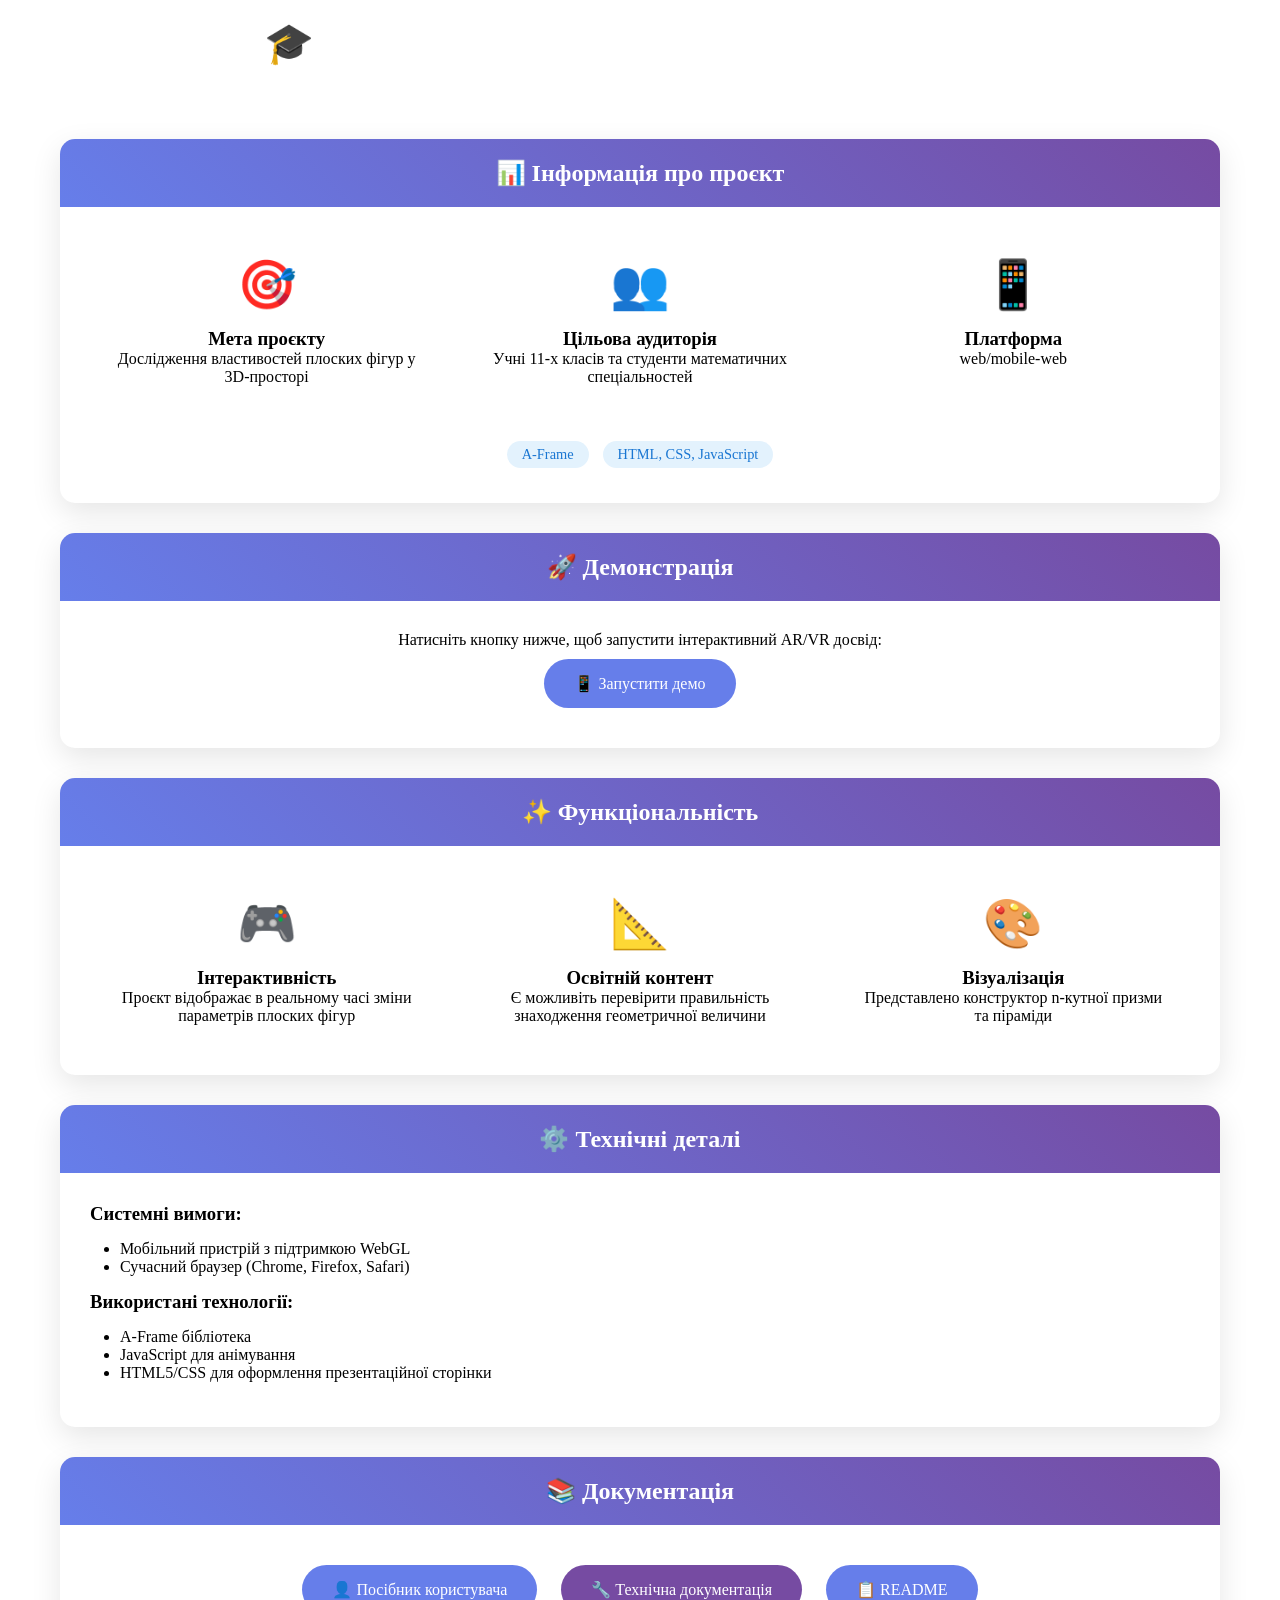
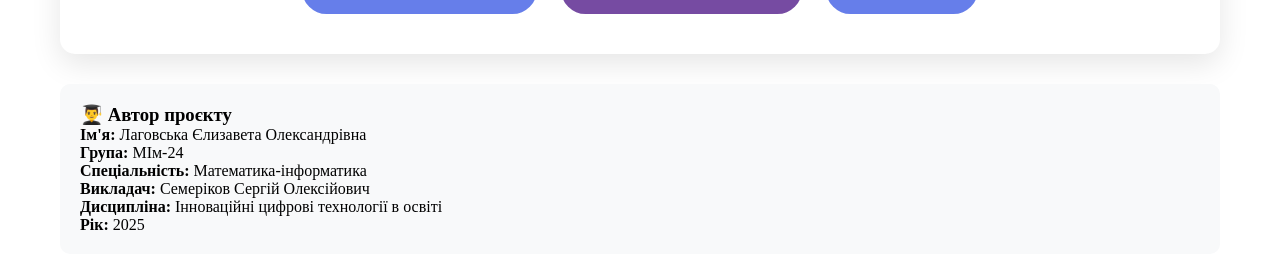
==== index.html @ 81d2ce29 "Add files via upload" ====
<!DOCTYPE html>
<html lang="uk">
<head>
    <meta charset="UTF-8">
    <meta name="viewport" content="width=device-width, initial-scale=1.0">
    <link rel="stylesheet" href="assets/css/root.css">
    <title>Освітній VR проєкт - Віртуальна планіметрична майстерня</title>
</head>
<body>
    <div class="container">
        <!-- Header -->
        <div class="header">
            <h1>🎓 Віртуальна планіметрична майстерня</h1>
            <p>Дослідження властивостей плоских фігур у 3D-просторі</p>
        </div>

        <!-- Project Info Card -->
        <div class="card">
            <div class="card-header">
                <h2>📊 Інформація про проєкт</h2>
            </div>
            <div class="card-body">
                <div class="features">
                    <div class="feature">
                        <div class="feature-icon">🎯</div>
                        <h3>Мета проєкту</h3>
                        <p>Дослідження властивостей плоских фігур у 3D-просторі</p>
                    </div>
                    <div class="feature">
                        <div class="feature-icon">👥</div>
                        <h3>Цільова аудиторія</h3>
                        <p>Учні 11-х класів та студенти математичних спеціальностей</p>
                    </div>
                    <div class="feature">
                        <div class="feature-icon">📱</div>
                        <h3>Платформа</h3>
                        <p>web/mobile-web</p>
                    </div>
                </div>
                
                <div style="text-align: center; margin-top: 30px;">
                    <span class="tech-badge">A-Frame</span>
                    <span class="tech-badge">HTML, CSS, JavaScript</span>
                </div>
            </div>
        </div>

        <!-- Demo Card -->
        <div class="card">
            <div class="card-header">
                <h2>🚀 Демонстрація</h2>
            </div>
            <div class="card-body" style="text-align: center;">
                <p>Натисніть кнопку нижче, щоб запустити інтерактивний AR/VR досвід:</p>
                <a href="demo.html" class="btn">📱 Запустити демо</a>
            </div>
        </div>

        <!-- Features Card -->
        <div class="card">
            <div class="card-header">
                <h2>✨ Функціональність</h2>
            </div>
            <div class="card-body">
                <div class="features">
                    <div class="feature">
                        <div class="feature-icon">🎮</div>
                        <h3>Інтерактивність</h3>
                        <p>Проєкт відображає в реальному часі зміни параметрів плоских фігур</p>
                    </div>
                    <div class="feature">
                        <div class="feature-icon">📐</div>
                        <h3>Освітній контент</h3>
                        <p>Є можливіть перевірити правильність знаходження геометричної величини</p>
                    </div>
                    <div class="feature">
                        <div class="feature-icon">🎨</div>
                        <h3>Візуалізація</h3>
                        <p>Представлено конструктор n-кутної призми та піраміди</p>
                    </div>
                </div>
            </div>
        </div>

        <!-- Technical Details Card -->
        <div class="card">
            <div class="card-header">
                <h2>⚙️ Технічні деталі</h2>
            </div>
            <div class="card-body">
                <h3>Системні вимоги:</h3>
                <ul style="margin: 15px 0; padding-left: 30px;">
                    <li>Мобільний пристрій з підтримкою WebGL</li>
                    <li>Сучасний браузер (Chrome, Firefox, Safari)</li>
                </ul>
                
                <h3>Використані технології:</h3>
                <div id="tech-list">
                    <ul style="margin: 15px 0; padding-left: 30px;">
                        <li>A-Frame бібліотека</li>
                        <li>JavaScript для анімування</li>
                        <li>HTML5/CSS для оформлення презентаційної сторінки</li>
                    </ul>
                </div>
            </div>
        </div>

        <!-- Documentation Card -->
        <div class="card">
            <div class="card-header">
                <h2>📚 Документація</h2>
            </div>
            <div class="card-body" style="text-align: center;">
                <a href="docs/user-guide.md" class="btn">👤 Посібник користувача</a>
                <a href="docs/tech-docs.md" class="btn btn-secondary">🔧 Технічна документація</a>
                <a href="README.md" class="btn">📋 README</a>
            </div>
        </div>

        <!-- Author Info -->
        <div class="author-info">
            <h3>👨‍🎓 Автор проєкту</h3>
            <p><strong>Ім'я: </strong>Лаговська Єлизавета Олександрівна</p>
            <p><strong>Група: </strong>МІм-24</p>
            <p><strong>Спеціальність: </strong>Математика-інформатика</p>
            <p><strong>Викладач: </strong>Семеріков Сергій Олексійович</p>
            <p><strong>Дисципліна: </strong>Інноваційні цифрові технології в освіті</p>
            <p><strong>Рік: </strong>2025</p>
        </div>
    </div>
</body>
</html>
---- assets/css/root.css ----
* {
    margin: 0;
    padding: 0;
    box-sizing: border-box;
}

font-family: 'Segoe UI', Tahoma, Geneva, Verdana, sans-serif; 
body { 
    line-height: 1.6; background: linear-gradient(135deg, #667eea 0%, #764ba2 100%);
    min-height: 100vh; color: #333;
}

.container { max-width: 1200px; margin: 0 auto; padding: 20px; }
.header { text-align: center; color: white; margin-bottom: 40px; }
.header h1 { font-size: 2.5rem; margin-bottom: 10px; }
.header p { font-size: 1.2rem; opacity: 0.9; }
.card { 
    background: white; border-radius: 15px; box-shadow: 0 10px 30px rgba(0,0,0,0.1);
    margin-bottom: 30px; overflow: hidden; transition: transform 0.3s ease;
}
.card:hover { transform: translateY(-5px); }
.card-header { 
    background: linear-gradient(45deg, #667eea, #764ba2);
    color: white; padding: 20px; text-align: center;
}
.card-body { padding: 30px; }
.tech-badge { 
    display: inline-block; background: #e3f2fd; color: #1976d2;
    padding: 5px 15px; border-radius: 20px; margin: 5px;
    font-size: 0.9rem;
}
.btn { 
    display: inline-block; padding: 15px 30px; background: #667eea;
    color: white; text-decoration: none; border-radius: 25px;
    transition: background 0.3s ease; margin: 10px;
}
.btn:hover { background: #5a67d8; }
.btn-secondary { background: #764ba2; }
.btn-secondary:hover { background: #6b4c96; }
.features { display: grid; grid-template-columns: repeat(auto-fit, minmax(300px, 1fr)); gap: 20px; }
.feature { text-align: center; padding: 20px; }
.feature-icon { font-size: 3rem; margin-bottom: 15px; }
.author-info { background: #f8f9fa; padding: 20px; border-radius: 10px; margin-top: 30px; }
.ml-notice { 
    background: linear-gradient(45deg, #ff6b6b, #ffa500);
    color: white; padding: 15px; border-radius: 10px; margin: 20px 0;
    text-align: center; font-weight: bold;
}
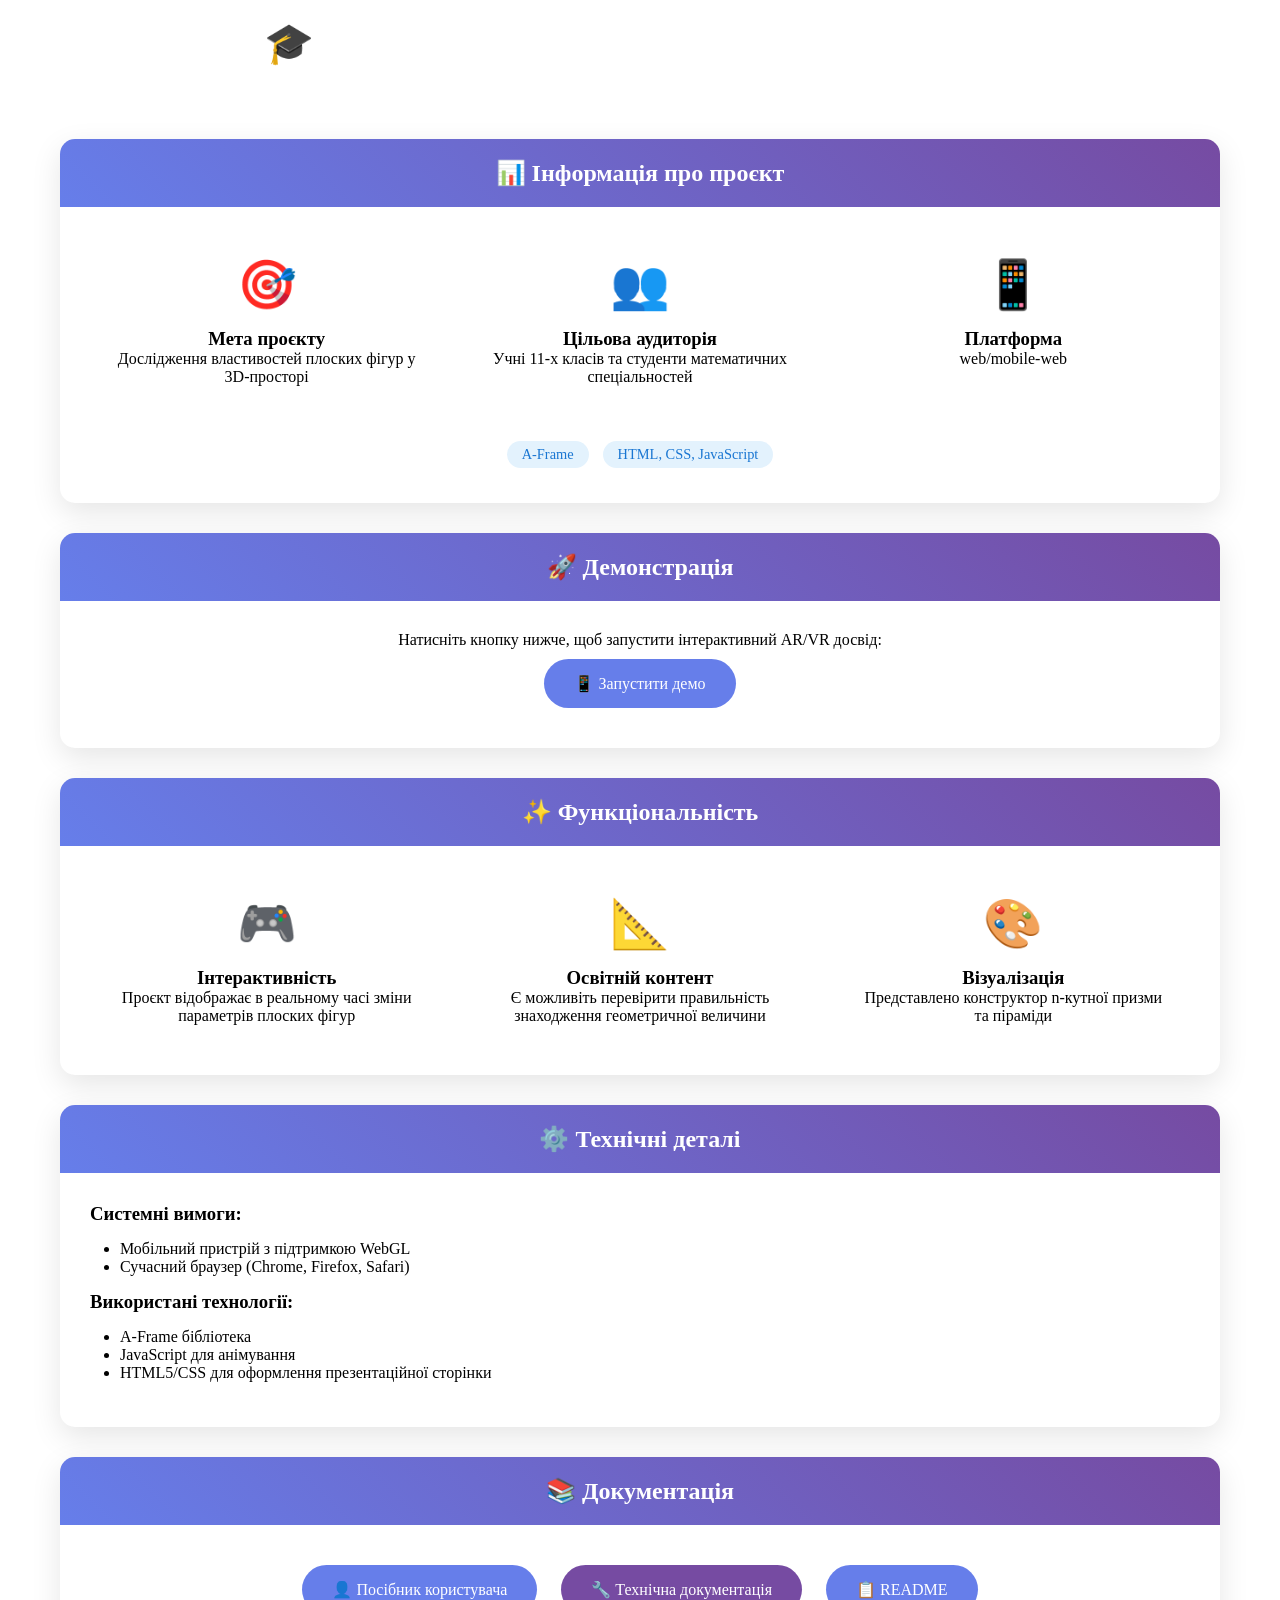
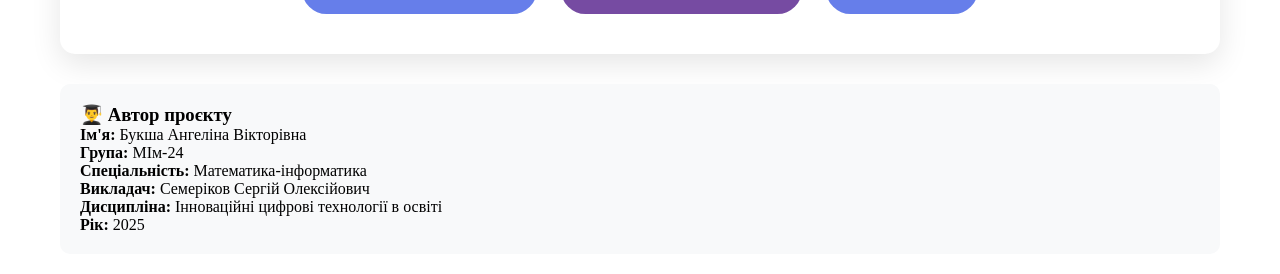
==== commit ea456170: "Update index.html" ====
--- a/index.html
+++ b/index.html
@@ -120,7 +120,7 @@
         <!-- Author Info -->
         <div class="author-info">
             <h3>👨‍🎓 Автор проєкту</h3>
-            <p><strong>Ім'я: </strong>Лаговська Єлизавета Олександрівна</p>
+            <p><strong>Ім'я: </strong>Букша Ангеліна Вікторівна</p>
             <p><strong>Група: </strong>МІм-24</p>
             <p><strong>Спеціальність: </strong>Математика-інформатика</p>
             <p><strong>Викладач: </strong>Семеріков Сергій Олексійович</p>
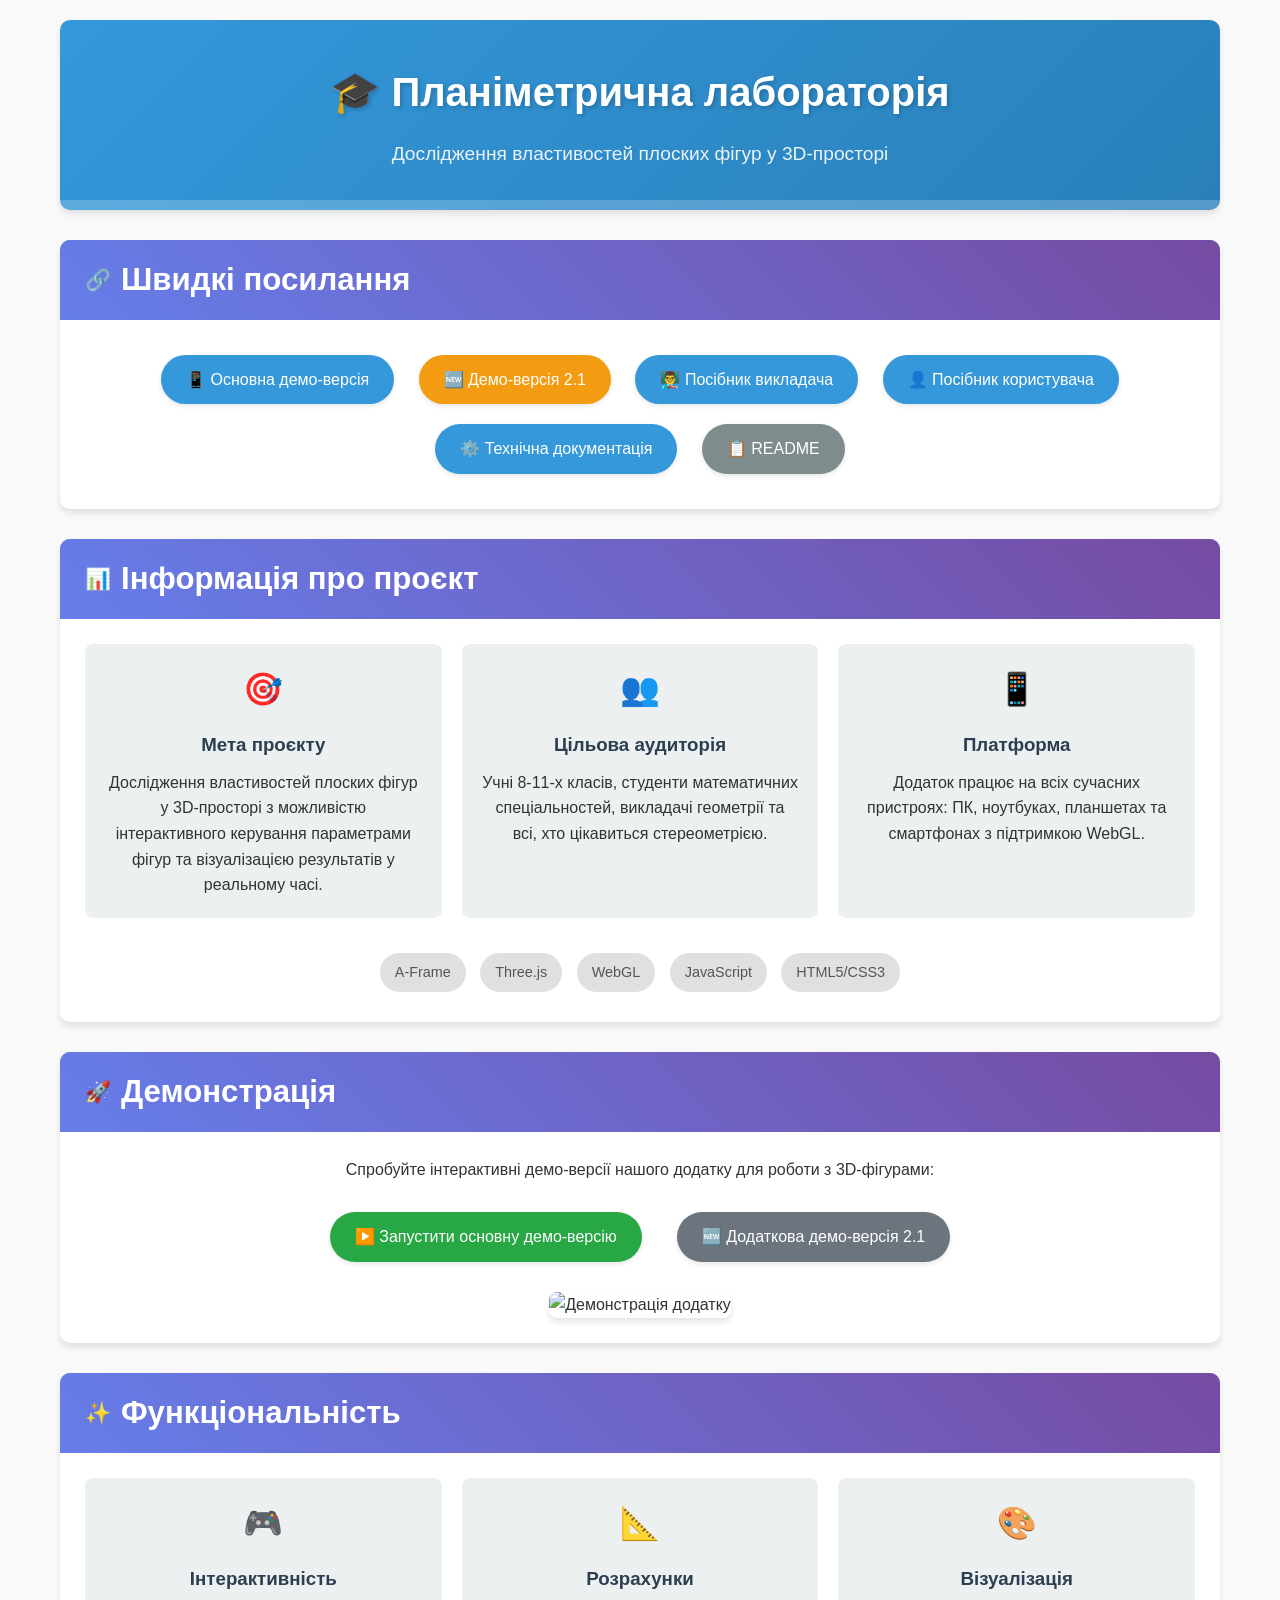
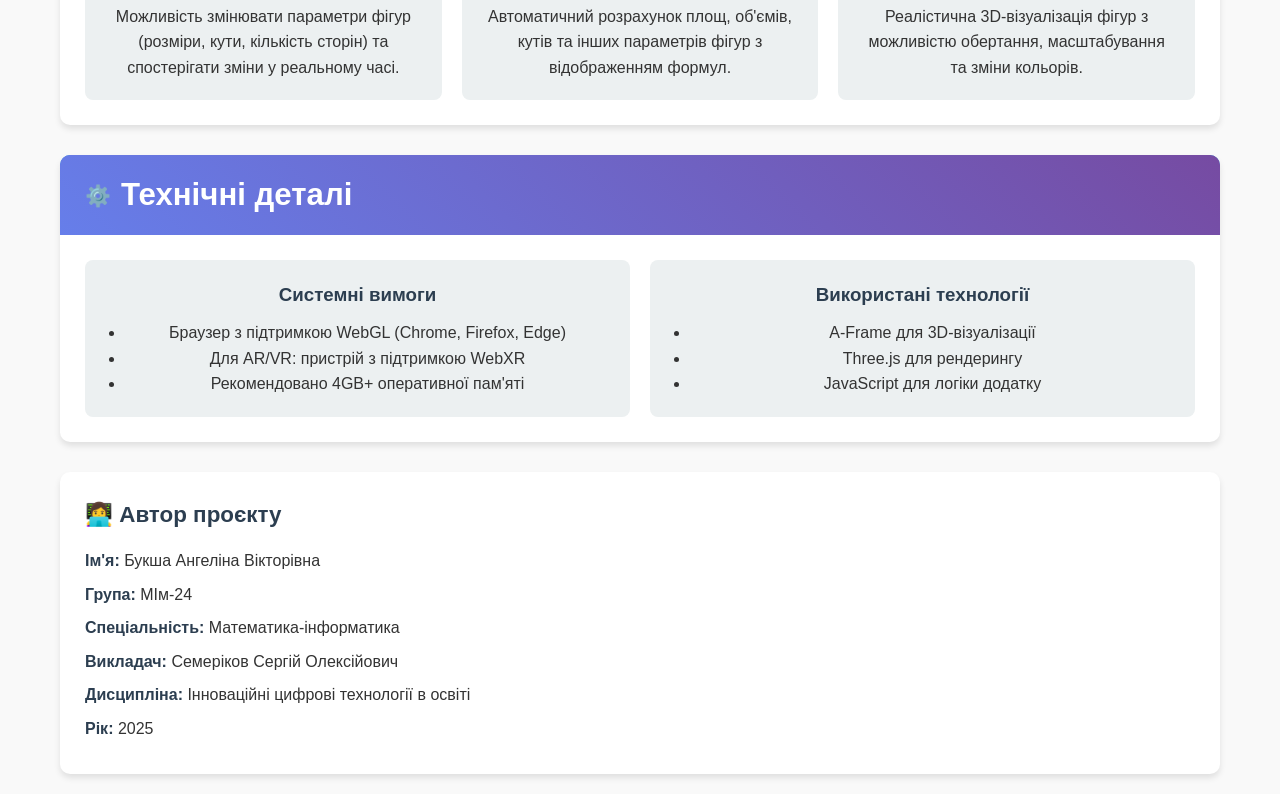
==== commit abdd7793: "index.html" ====
--- a/index.html
+++ b/index.html
@@ -3,129 +3,387 @@
 <head>
     <meta charset="UTF-8">
     <meta name="viewport" content="width=device-width, initial-scale=1.0">
+    <title>Планіметрична лабораторія</title>
     <link rel="stylesheet" href="assets/css/root.css">
-    <title>Освітній VR проєкт - Віртуальна планіметрична майстерня</title>
+    <style>
+        /* Глобальні стилі */
+        :root {
+            --primary-color: #3498db;
+            --secondary-color: #2980b9;
+            --light-color: #ecf0f1;
+            --dark-color: #2c3e50;
+            --text-color: #333;
+            --shadow: 0 4px 6px rgba(0, 0, 0, 0.1);
+        }
+        
+        * {
+            margin: 0;
+            padding: 0;
+            box-sizing: border-box;
+        }
+        
+        body {
+            font-family: 'Segoe UI', Tahoma, Geneva, Verdana, sans-serif;
+            line-height: 1.6;
+            color: var(--text-color);
+            background-color: #f9f9f9;
+        }
+        
+        .container {
+            max-width: 1200px;
+            margin: 0 auto;
+            padding: 20px;
+        }
+        
+        /* Стилі для шапки */
+        .header {
+            text-align: center;
+            padding: 40px 20px;
+            margin-bottom: 30px;
+            background: linear-gradient(135deg, var(--primary-color), var(--secondary-color));
+            color: white;
+            border-radius: 10px;
+            box-shadow: var(--shadow);
+            position: relative;
+            overflow: hidden;
+        }
+        
+        .header::after {
+            content: '';
+            position: absolute;
+            bottom: 0;
+            left: 0;
+            width: 100%;
+            height: 10px;
+            background: rgba(255, 255, 255, 0.2);
+        }
+        
+        .header h1 {
+            font-size: 2.5rem;
+            margin-bottom: 15px;
+            text-shadow: 2px 2px 4px rgba(0, 0, 0, 0.2);
+        }
+        
+        .header p {
+            font-size: 1.2rem;
+            opacity: 0.9;
+        }
+        
+        /* Стилі для карток */
+        .card {
+            background-color: white;
+            border-radius: 10px;
+            box-shadow: var(--shadow);
+            margin-bottom: 30px;
+            overflow: hidden;
+            transition: transform 0.3s ease, box-shadow 0.3s ease;
+        }
+        
+        .card:hover {
+            transform: translateY(-5px);
+            box-shadow: 0 10px 20px rgba(0, 0, 0, 0.15);
+        }
+        
+        .card-header {
+            background-color: var(--primary-color);
+            color: white;
+            padding: 15px 25px;
+            font-size: 1.3rem;
+            display: flex;
+            align-items: center;
+        }
+        
+        .card-header h2 {
+            margin-left: 10px;
+        }
+        
+        .card-body {
+            padding: 25px;
+        }
+        
+        /* Стилі для кнопок */
+        .btn {
+            display: inline-block;
+            background-color: var(--primary-color);
+            color: white;
+            padding: 12px 25px;
+            border-radius: 50px;
+            text-decoration: none;
+            margin: 10px;
+            transition: all 0.3s ease;
+            font-weight: 500;
+            box-shadow: 0 2px 5px rgba(0, 0, 0, 0.1);
+            border: none;
+            cursor: pointer;
+            font-size: 1rem;
+            white-space: nowrap; /* Запобігає переносу тексту в кнопці */
+        }
+        
+        .btn:hover {
+            background-color: var(--secondary-color);
+            transform: translateY(-2px);
+            box-shadow: 0 5px 15px rgba(0, 0, 0, 0.2);
+        }
+        
+        .btn-secondary { /* Це стиль для README, наприклад */
+            background-color: #7f8c8d;
+        }
+        
+        .btn-secondary:hover {
+            background-color: #95a5a6;
+        }
+
+        /* Стилі для кнопок демо-версій */
+        .button-group-demo {
+            display: flex;
+            flex-wrap: wrap;
+            justify-content: center;
+            gap: 15px; /* Відступ між кнопками */
+            margin-top: 20px;
+        }
+
+        .btn-main-demo {
+            background-color: #28a745; /* Зелений колір для основної демо */
+        }
+
+        .btn-main-demo:hover {
+            background-color: #218838;
+        }
+
+        .btn-secondary-demo {
+            background-color: #6c757d; /* Сірий колір для додаткової демо */
+        }
+        .btn-secondary-demo:hover {
+            background-color: #5a6268;
+        }
+
+        .btn-demo-version { /* Стиль для демо-версії в "Швидких посиланнях" */
+            background-color: #f39c12; /* Помаранчевий для виділення */
+        }
+        .btn-demo-version:hover {
+            background-color: #e67e22;
+        }
+        
+        /* Стилі для особливостей */
+        .features {
+            display: flex;
+            flex-wrap: wrap;
+            justify-content: space-between;
+            gap: 20px;
+        }
+        
+        .feature {
+            flex: 1;
+            min-width: 250px;
+            padding: 20px;
+            background-color: var(--light-color);
+            border-radius: 8px;
+            transition: transform 0.3s ease;
+        }
+        
+        .feature:hover {
+            transform: scale(1.03);
+        }
+        
+        .feature-icon {
+            font-size: 2rem;
+            margin-bottom: 15px;
+        }
+        
+        .feature h3 {
+            margin-bottom: 10px;
+            color: var(--dark-color);
+        }
+        
+        /* Стилі для технологій */
+        .tech-badge {
+            display: inline-block;
+            background-color: #e0e0e0;
+            padding: 8px 15px;
+            border-radius: 50px;
+            margin: 5px;
+            font-size: 0.9rem;
+            font-weight: 500;
+            color: #555;
+        }
+        
+        /* Інформація про автора */
+        .author-info {
+            background-color: white;
+            padding: 25px;
+            border-radius: 10px;
+            box-shadow: var(--shadow);
+            margin-top: 30px;
+        }
+        
+        .author-info h3 {
+            margin-bottom: 15px;
+            color: var(--dark-color);
+            font-size: 1.4rem;
+        }
+        
+        .author-info p {
+            margin-bottom: 8px;
+        }
+        
+        .author-info strong {
+            color: var(--dark-color);
+        }
+        
+        /* Адаптивність */
+        @media (max-width: 768px) {
+            .features {
+                flex-direction: column;
+            }
+            
+            .header h1 {
+                font-size: 2rem;
+            }
+            
+            .header p {
+                font-size: 1rem;
+            }
+            
+            .card-header {
+                font-size: 1.1rem;
+            }
+        }
+    </style>
 </head>
 <body>
     <div class="container">
-        <!-- Header -->
         <div class="header">
-            <h1>🎓 Віртуальна планіметрична майстерня</h1>
+            <h1>🎓 Планіметрична лабораторія</h1>
             <p>Дослідження властивостей плоских фігур у 3D-просторі</p>
         </div>
 
-        <!-- Project Info Card -->
-        <div class="card">
-            <div class="card-header">
-                <h2>📊 Інформація про проєкт</h2>
+        <div class="card">
+            <div class="card-header">
+                <span>🔗</span>
+                <h2>Швидкі посилання</h2>
+            </div>
+            <div class="card-body" style="text-align: center;">
+                <a href="https://buksaangelina.github.io/exam/demo.html" class="btn">📱 Основна демо-версія</a>
+                <a href="demo2-1.html" class="btn btn-demo-version">🆕 Демо-версія 2.1</a>
+                <a href="docs/teacher-guide.html" class="btn">👨‍🏫 Посібник викладача</a>
+                <a href="docs/user-guide.html" class="btn">👤 Посібник користувача</a>
+                <a href="docs/tech-docs.html" class="btn">⚙️ Технічна документація</a>
+                <a href="README.md" class="btn btn-secondary">📋 README</a>
+            </div>
+        </div>
+
+        <div class="card">
+            <div class="card-header">
+                <span>📊</span>
+                <h2>Інформація про проєкт</h2>
             </div>
             <div class="card-body">
                 <div class="features">
                     <div class="feature">
                         <div class="feature-icon">🎯</div>
                         <h3>Мета проєкту</h3>
-                        <p>Дослідження властивостей плоских фігур у 3D-просторі</p>
+                        <p>Дослідження властивостей плоских фігур у 3D-просторі з можливістю інтерактивного керування параметрами фігур та візуалізацією результатів у реальному часі.</p>
                     </div>
                     <div class="feature">
                         <div class="feature-icon">👥</div>
                         <h3>Цільова аудиторія</h3>
-                        <p>Учні 11-х класів та студенти математичних спеціальностей</p>
+                        <p>Учні 8-11-х класів, студенти математичних спеціальностей, викладачі геометрії та всі, хто цікавиться стереометрією.</p>
                     </div>
                     <div class="feature">
                         <div class="feature-icon">📱</div>
                         <h3>Платформа</h3>
-                        <p>web/mobile-web</p>
+                        <p>Додаток працює на всіх сучасних пристроях: ПК, ноутбуках, планшетах та смартфонах з підтримкою WebGL.</p>
                     </div>
                 </div>
                 
                 <div style="text-align: center; margin-top: 30px;">
                     <span class="tech-badge">A-Frame</span>
-                    <span class="tech-badge">HTML, CSS, JavaScript</span>
-                </div>
-            </div>
-        </div>
-
-        <!-- Demo Card -->
-        <div class="card">
-            <div class="card-header">
-                <h2>🚀 Демонстрація</h2>
+                    <span class="tech-badge">Three.js</span>
+                    <span class="tech-badge">WebGL</span>
+                    <span class="tech-badge">JavaScript</span>
+                    <span class="tech-badge">HTML5/CSS3</span>
+                </div>
+            </div>
+        </div>
+
+        <div class="card">
+            <div class="card-header">
+                <span>🚀</span>
+                <h2>Демонстрація</h2>
             </div>
             <div class="card-body" style="text-align: center;">
-                <p>Натисніть кнопку нижче, щоб запустити інтерактивний AR/VR досвід:</p>
-                <a href="demo.html" class="btn">📱 Запустити демо</a>
-            </div>
-        </div>
-
-        <!-- Features Card -->
-        <div class="card">
-            <div class="card-header">
-                <h2>✨ Функціональність</h2>
+                <p style="margin-bottom: 20px;">Спробуйте інтерактивні демо-версії нашого додатку для роботи з 3D-фігурами:</p>
+                <div class="button-group-demo">
+                    <a href="https://buksaangelina.github.io/exam/demo.html" class="btn btn-main-demo">▶️ Запустити основну демо-версію</a>
+                    <a href="demo2-1.html" class="btn btn-secondary-demo">🆕 Додаткова демо-версія 2.1</a>
+                </div>
+                <div style="margin-top: 20px;">
+                    <img src="https://via.placeholder.com/800x400?text=3D+Demo+Screenshot" alt="Демонстрація додатку" style="max-width: 100%; border-radius: 8px; box-shadow: var(--shadow);">
+                </div>
+            </div>
+        </div>
+
+        <div class="card">
+            <div class="card-header">
+                <span>✨</span>
+                <h2>Функціональність</h2>
             </div>
             <div class="card-body">
                 <div class="features">
                     <div class="feature">
                         <div class="feature-icon">🎮</div>
                         <h3>Інтерактивність</h3>
-                        <p>Проєкт відображає в реальному часі зміни параметрів плоских фігур</p>
+                        <p>Можливість змінювати параметри фігур (розміри, кути, кількість сторін) та спостерігати зміни у реальному часі.</p>
                     </div>
                     <div class="feature">
                         <div class="feature-icon">📐</div>
-                        <h3>Освітній контент</h3>
-                        <p>Є можливіть перевірити правильність знаходження геометричної величини</p>
+                        <h3>Розрахунки</h3>
+                        <p>Автоматичний розрахунок площ, об'ємів, кутів та інших параметрів фігур з відображенням формул.</p>
                     </div>
                     <div class="feature">
                         <div class="feature-icon">🎨</div>
                         <h3>Візуалізація</h3>
-                        <p>Представлено конструктор n-кутної призми та піраміди</p>
-                    </div>
-                </div>
-            </div>
-        </div>
-
-        <!-- Technical Details Card -->
-        <div class="card">
-            <div class="card-header">
-                <h2>⚙️ Технічні деталі</h2>
+                        <p>Реалістична 3D-візуалізація фігур з можливістю обертання, масштабування та зміни кольорів.</p>
+                    </div>
+                </div>
+            </div>
+        </div>
+
+        <div class="card">
+            <div class="card-header">
+                <span>⚙️</span>
+                <h2>Технічні деталі</h2>
             </div>
             <div class="card-body">
-                <h3>Системні вимоги:</h3>
-                <ul style="margin: 15px 0; padding-left: 30px;">
-                    <li>Мобільний пристрій з підтримкою WebGL</li>
-                    <li>Сучасний браузер (Chrome, Firefox, Safari)</li>
-                </ul>
-                
-                <h3>Використані технології:</h3>
-                <div id="tech-list">
-                    <ul style="margin: 15px 0; padding-left: 30px;">
-                        <li>A-Frame бібліотека</li>
-                        <li>JavaScript для анімування</li>
-                        <li>HTML5/CSS для оформлення презентаційної сторінки</li>
-                    </ul>
-                </div>
-            </div>
-        </div>
-
-        <!-- Documentation Card -->
-        <div class="card">
-            <div class="card-header">
-                <h2>📚 Документація</h2>
-            </div>
-            <div class="card-body" style="text-align: center;">
-                <a href="docs/user-guide.md" class="btn">👤 Посібник користувача</a>
-                <a href="docs/tech-docs.md" class="btn btn-secondary">🔧 Технічна документація</a>
-                <a href="README.md" class="btn">📋 README</a>
-            </div>
-        </div>
-
-        <!-- Author Info -->
+                <div class="features">
+                    <div class="feature">
+                        <h3>Системні вимоги</h3>
+                        <ul style="margin-top: 10px; padding-left: 20px;">
+                            <li>Браузер з підтримкою WebGL (Chrome, Firefox, Edge)</li>
+                            <li>Для AR/VR: пристрій з підтримкою WebXR</li>
+                            <li>Рекомендовано 4GB+ оперативної пам'яті</li>
+                        </ul>
+                    </div>
+                    <div class="feature">
+                        <h3>Використані технології</h3>
+                        <ul style="margin-top: 10px; padding-left: 20px;">
+                            <li>A-Frame для 3D-візуалізації</li>
+                            <li>Three.js для рендерингу</li>
+                            <li>JavaScript для логіки додатку</li>
+                        </ul>
+                    </div>
+                </div>
+            </div>
+        </div>
+
         <div class="author-info">
-            <h3>👨‍🎓 Автор проєкту</h3>
-            <p><strong>Ім'я: </strong>Букша Ангеліна Вікторівна</p>
-            <p><strong>Група: </strong>МІм-24</p>
-            <p><strong>Спеціальність: </strong>Математика-інформатика</p>
-            <p><strong>Викладач: </strong>Семеріков Сергій Олексійович</p>
-            <p><strong>Дисципліна: </strong>Інноваційні цифрові технології в освіті</p>
-            <p><strong>Рік: </strong>2025</p>
+            <h3>👩‍💻 Автор проєкту</h3>
+            <p><strong>Ім'я:</strong> Букша Ангеліна Вікторівна</p>
+            <p><strong>Група:</strong> МІм-24</p>
+            <p><strong>Спеціальність:</strong> Математика-інформатика</p>
+            <p><strong>Викладач:</strong> Семеріков Сергій Олексійович</p>
+            <p><strong>Дисципліна:</strong> Інноваційні цифрові технології в освіті</p>
+            <p><strong>Рік:</strong> 2025</p>
         </div>
     </div>
 </body>
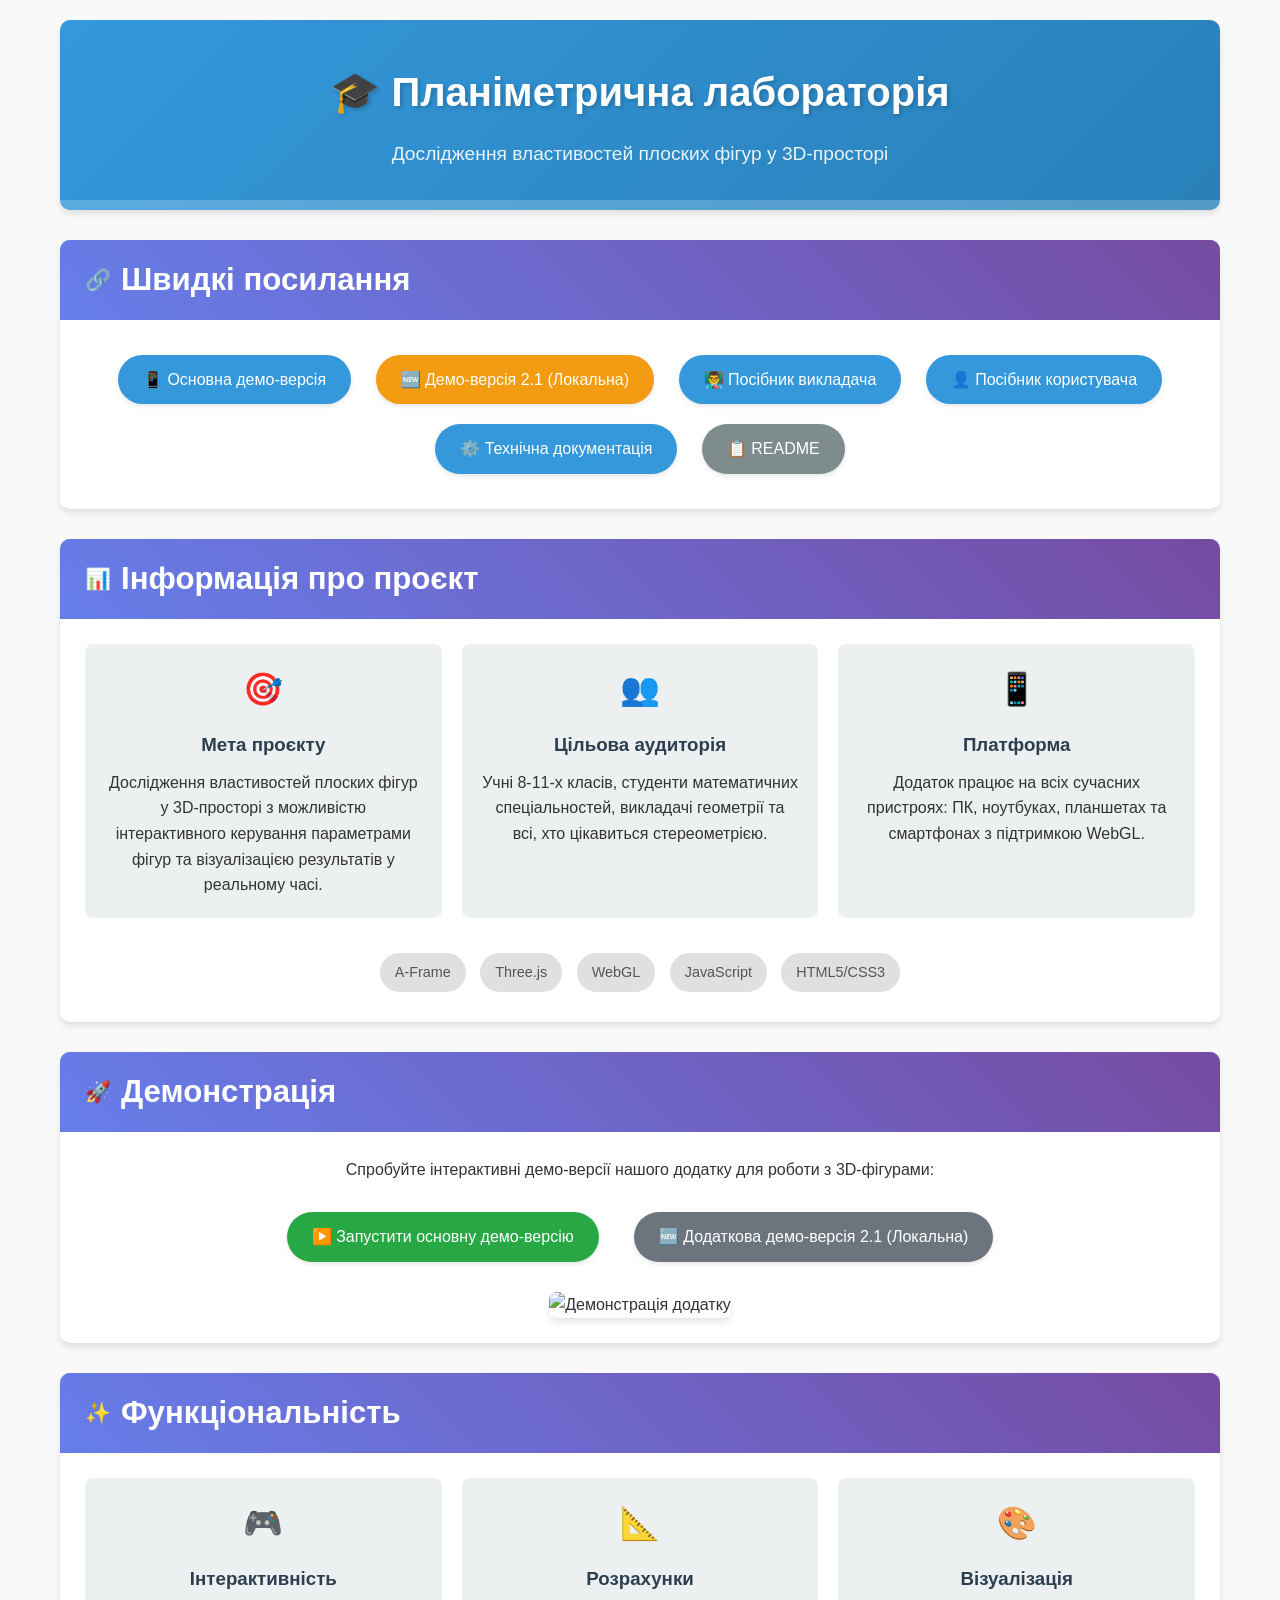
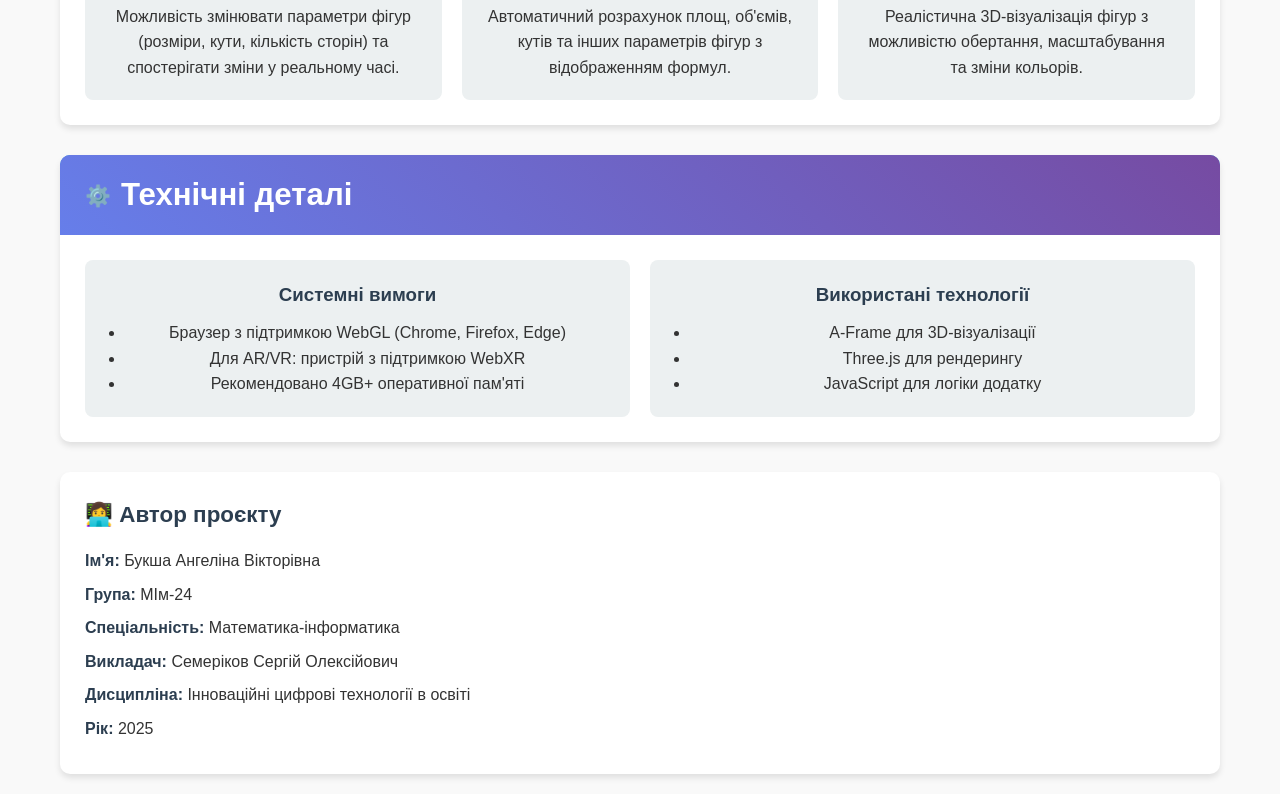
==== commit 477591e6: "index.html" ====
--- a/index.html
+++ b/index.html
@@ -264,7 +264,7 @@
             </div>
             <div class="card-body" style="text-align: center;">
                 <a href="https://buksaangelina.github.io/exam/demo.html" class="btn">📱 Основна демо-версія</a>
-                <a href="demo2-1.html" class="btn btn-demo-version">🆕 Демо-версія 2.1</a>
+                <a href="http://127.0.0.1:5500/demo21.html" class="btn btn-demo-version">🆕 Демо-версія 2.1 (Локальна)</a>
                 <a href="docs/teacher-guide.html" class="btn">👨‍🏫 Посібник викладача</a>
                 <a href="docs/user-guide.html" class="btn">👤 Посібник користувача</a>
                 <a href="docs/tech-docs.html" class="btn">⚙️ Технічна документація</a>
@@ -315,7 +315,7 @@
                 <p style="margin-bottom: 20px;">Спробуйте інтерактивні демо-версії нашого додатку для роботи з 3D-фігурами:</p>
                 <div class="button-group-demo">
                     <a href="https://buksaangelina.github.io/exam/demo.html" class="btn btn-main-demo">▶️ Запустити основну демо-версію</a>
-                    <a href="demo2-1.html" class="btn btn-secondary-demo">🆕 Додаткова демо-версія 2.1</a>
+                    <a href="http://127.0.0.1:5500/demo21.html" class="btn btn-secondary-demo">🆕 Додаткова демо-версія 2.1 (Локальна)</a>
                 </div>
                 <div style="margin-top: 20px;">
                     <img src="https://via.placeholder.com/800x400?text=3D+Demo+Screenshot" alt="Демонстрація додатку" style="max-width: 100%; border-radius: 8px; box-shadow: var(--shadow);">
